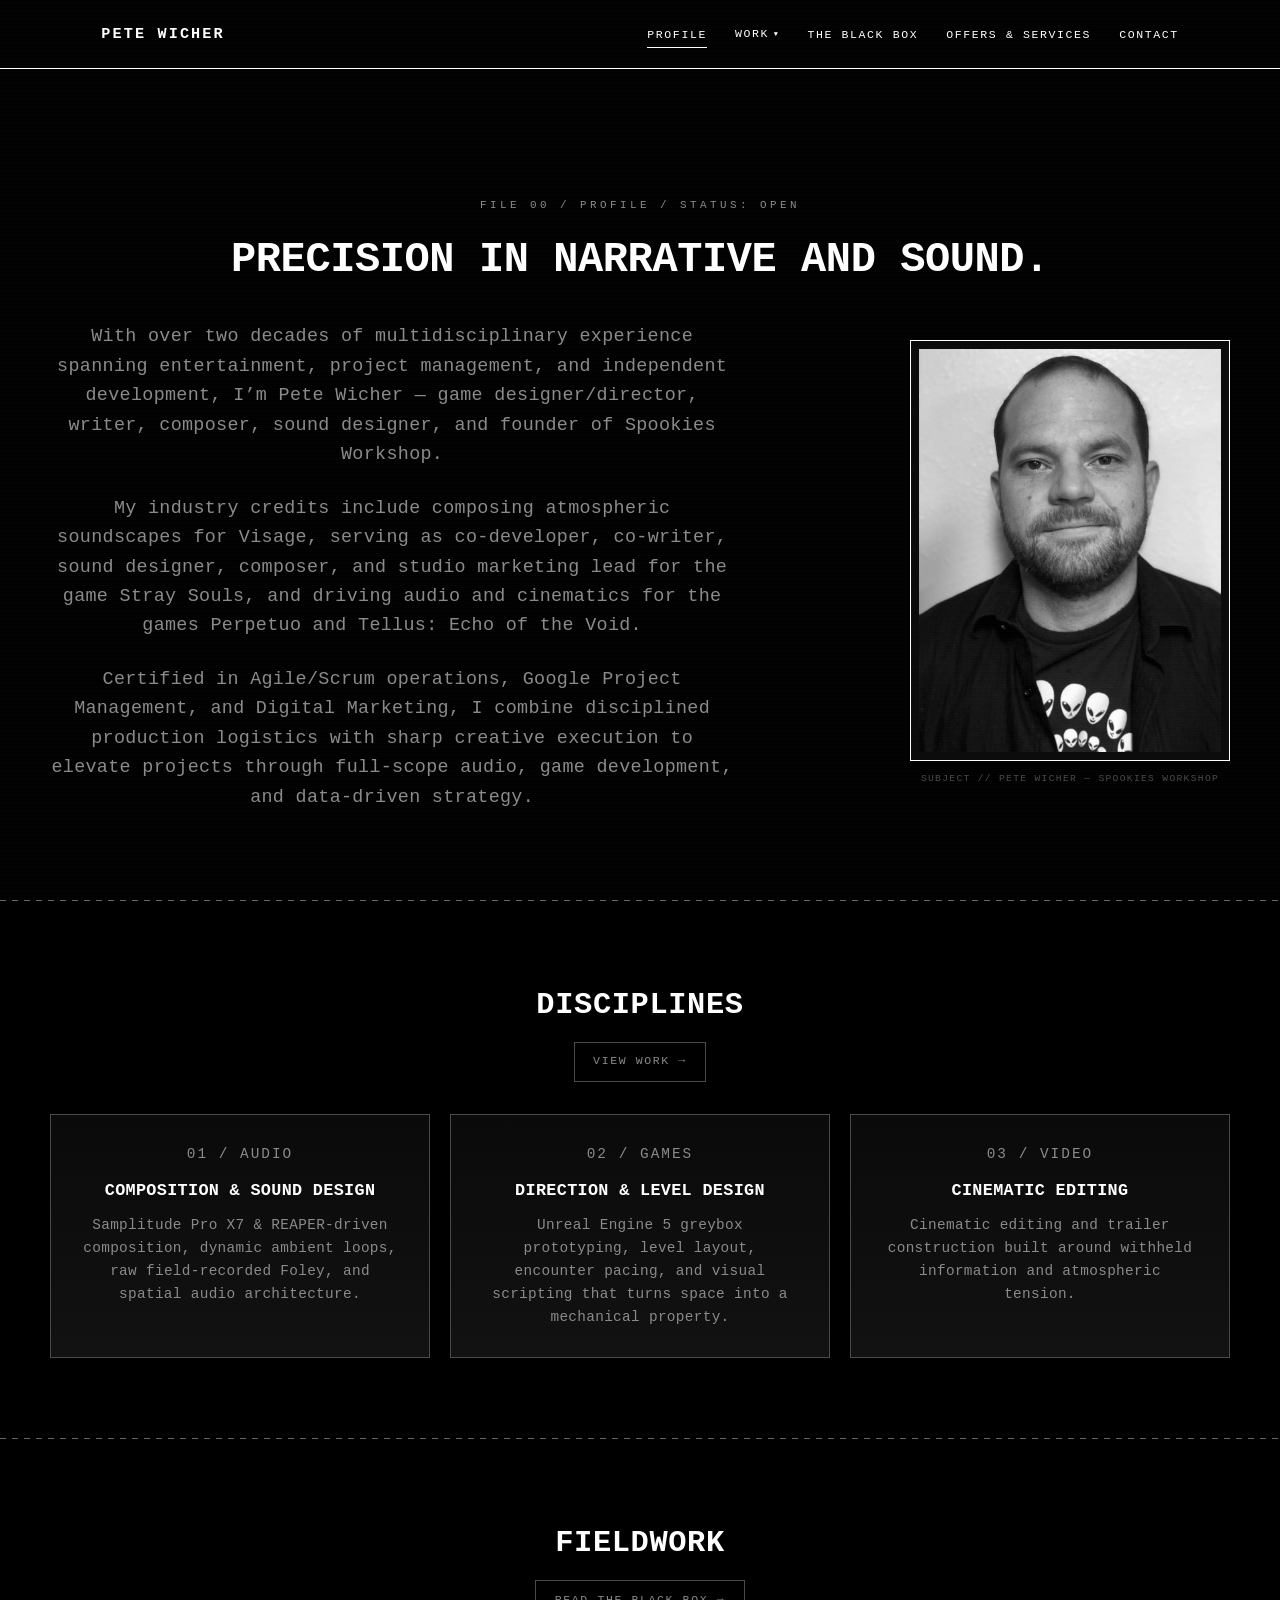
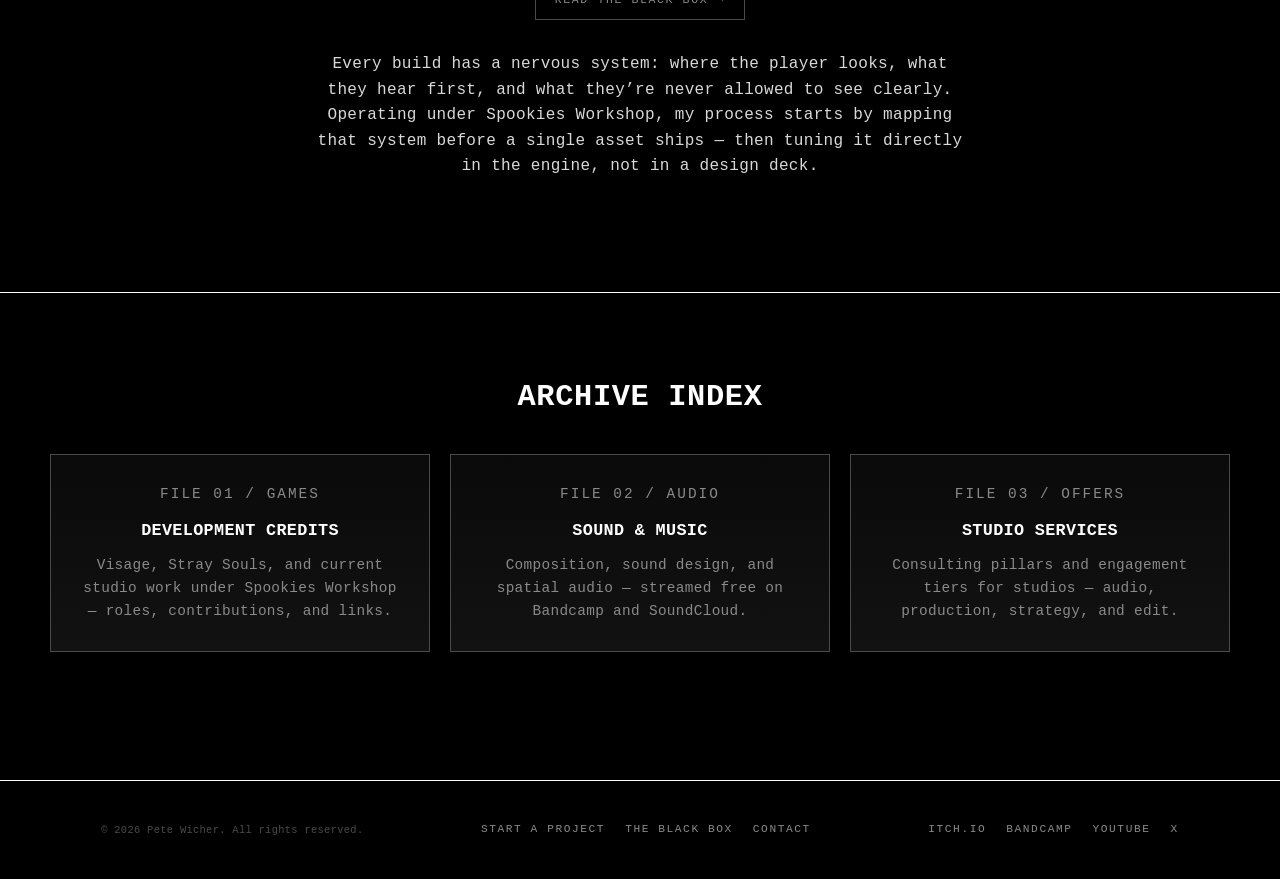
==== index.html @ 7f67c177 "Initial publish: Spookies Workshop portfolio site - Static site (index, work/, black-box/, offers/, " ====
<!DOCTYPE html>
<html lang="en">
<head>
<meta charset="UTF-8">
<meta name="viewport" content="width=device-width, initial-scale=1.0">
<title>Spookies Workshop — Pete Wicher · Game Director, Writer, Composer &amp; Sound Designer</title>
<meta name="description" content="Spookies Workshop — Pete Wicher. Independent game director, writer, composer, and sound designer. Precision in narrative and sound.">
<link rel="stylesheet" href="css/portfolio.css">
<meta http-equiv="Content-Security-Policy" content="default-src 'self'; script-src 'self'; style-src 'self' 'unsafe-inline'; img-src 'self' data: https:; media-src 'self' https:; frame-src https://www.youtube.com https://www.youtube-nocookie.com https://player.vimeo.com https://bandcamp.com https://w.soundcloud.com; connect-src 'self' http://localhost:3123 https://formsubmit.co; object-src 'none'; base-uri 'self'">
</head>
<body>

<header class="site-header">
  <div class="wrap">
    <a href="index.html" class="brand">PETE WICHER</a>

    <button class="nav-toggle" aria-expanded="false" aria-controls="primary-nav" aria-label="Toggle navigation">
      <span></span>
    </button>

    <nav class="primary-nav" id="primary-nav">
      <ul>
        <li><a href="index.html" aria-current="page">Profile</a></li>
        <li class="nav-item">
          <button class="dropdown-toggle" aria-expanded="false" aria-controls="work-dropdown">
            Work <span class="caret">&#9660;</span>
          </button>
          <ul class="dropdown" id="work-dropdown">
            <li><a href="work/audio.html">Audio</a></li>
            <li><a href="work/games.html">Games</a></li>
            <li><a href="work/video.html">Video</a></li>
            <li><a href="https://mister-spookies.itch.io/project-log" target="_blank" rel="noopener">Code</a></li>
          </ul>
        </li>
        <li><a href="black-box/index.html">The Black Box</a></li>
        <li><a href="offers/index.html">Offers &amp; Services</a></li>
        <li><a href="contact/index.html">Contact</a></li>
      </ul>
    </nav>
  </div>
</header>

<main>

  <section class="hero wrap">
    <p class="case-number">FILE 00 / PROFILE / STATUS: OPEN</p>
    <h1>Precision in narrative and sound.</h1>

    <div class="hero-grid">
      <div class="hero-copy">
        <p class="hero-lede">
          With over two decades of multidisciplinary experience spanning
          entertainment, project management, and independent development,
          I&rsquo;m Pete Wicher &mdash; game designer/director, writer, composer,
          sound designer, and founder of Spookies Workshop.
        </p>
        <p class="hero-lede">
          My industry credits include composing atmospheric soundscapes for
          Visage, serving as co-developer, co-writer, sound designer, composer,
          and studio marketing lead for the game Stray Souls, and driving audio
          and cinematics for the games Perpetuo and Tellus: Echo of the Void.
        </p>
        <p class="hero-lede">
          Certified in Agile/Scrum operations, Google Project Management, and
          Digital Marketing, I combine disciplined production logistics with
          sharp creative execution to elevate projects through full-scope audio,
          game development, and data-driven strategy.
        </p>
      </div>

      <figure class="profile-figure">
        <div class="profile-frame">
          <img src="assets/image/Profile_Pic.jpg" alt="Pete Wicher, founder of Spookies Workshop">
        </div>
        <figcaption>SUBJECT // PETE WICHER &mdash; SPOOKIES WORKSHOP</figcaption>
      </figure>
    </div>
  </section>

  <hr class="tape-rule">

  <section class="section wrap">
    <div class="section-head">
      <h2>Disciplines</h2>
      <a href="work/games.html" class="btn btn-ghost">View Work &rarr;</a>
    </div>

    <div class="grid grid-3">
      <a class="card" href="work/audio.html">
        <p class="card-index">01 / AUDIO</p>
        <h3>Composition &amp; Sound Design</h3>
        <p>Samplitude Pro X7 &amp; REAPER-driven composition, dynamic ambient
        loops, raw field-recorded Foley, and spatial audio architecture.</p>
      </a>
      <a class="card" href="work/games.html">
        <p class="card-index">02 / GAMES</p>
        <h3>Direction &amp; Level Design</h3>
        <p>Unreal Engine 5 greybox prototyping, level layout, encounter
        pacing, and visual scripting that turns space into a mechanical
        property.</p>
      </a>
      <a class="card" href="work/video.html">
        <p class="card-index">03 / VIDEO</p>
        <h3>Cinematic Editing</h3>
        <p>Cinematic editing and trailer construction built around withheld
        information and atmospheric tension.</p>
      </a>
    </div>
  </section>

  <hr class="tape-rule">

  <section class="section wrap">
    <div class="section-head">
      <h2>Fieldwork</h2>
      <a href="black-box/index.html" class="btn btn-ghost">Read the Black Box &rarr;</a>
    </div>

    <p class="section-lede">
      Every build has a nervous system: where the player looks, what they
      hear first, and what they&rsquo;re never allowed to see clearly.
      Operating under Spookies Workshop, my process starts by mapping that
      system before a single asset ships &mdash; then tuning it directly in
      the engine, not in a design deck.
    </p>
  </section>

  <hr class="solid-rule">

  <section class="section wrap">
    <div class="section-head">
      <h2>Archive Index</h2>
    </div>

    <div class="grid grid-3">
      <a class="card" href="work/games.html">
        <p class="card-index">FILE 01 / GAMES</p>
        <h3>Development Credits</h3>
        <p>Visage, Stray Souls, and current studio work under Spookies
        Workshop &mdash; roles, contributions, and links.</p>
      </a>
      <a class="card" href="work/audio.html">
        <p class="card-index">FILE 02 / AUDIO</p>
        <h3>Sound &amp; Music</h3>
        <p>Composition, sound design, and spatial audio &mdash; streamed
        free on Bandcamp and SoundCloud.</p>
      </a>
      <a class="card" href="offers/index.html">
        <p class="card-index">FILE 03 / OFFERS</p>
        <h3>Studio Services</h3>
        <p>Consulting pillars and engagement tiers for studios &mdash;
        audio, production, strategy, and edit.</p>
      </a>
    </div>
  </section>

</main>

<footer class="site-footer">
  <div class="wrap">
    <p class="footer-note">&copy; <span id="year"></span> Pete Wicher. All rights reserved.</p>
    <nav class="footer-links">
      <a href="offers/index.html">Start a Project</a>
      <a href="black-box/index.html">The Black Box</a>
      <a href="contact/index.html">Contact</a>
    </nav>
    <nav class="footer-socials">
      <a href="https://mister-spookies.itch.io/" target="_blank" rel="noopener">itch.io</a>
      <a href="https://petewicher.bandcamp.com/" target="_blank" rel="noopener">Bandcamp</a>
      <a href="https://www.youtube.com/@MisterSpookies" target="_blank" rel="noopener">YouTube</a>
      <a href="https://x.com/MisterSpookies" target="_blank" rel="noopener">X</a>
    </nav>
  </div>
</footer>

<script src="js/portfolio.js"></script>
</body>
</html>
---- css/portfolio.css ----
/* ==========================================================================
   PORTFOLIO.CSS — Global Stylesheet
   The Horror Guy — Consulting Portfolio
   Monochrome / Editorial / Case-File System
   ========================================================================== */

/* --------------------------------------------------------------------------
   0. TOKENS
   -------------------------------------------------------------------------- */
:root {
  --black: #000000;
  --card-top: #0a0a0a;
  --card-bottom: #121212;
  --white: #ffffff;
  --grey: #8a8a8a;
  --grey-dim: #4a4a4a;
  --border: #ffffff;

  --font-mono: 'Courier New', Courier, monospace;

  --track-wide: 0.32em;
  --track-mid: 0.14em;
  --track-tight: 0.02em;

  --gutter: clamp(1.25rem, 4vw, 4rem);
  --max-width: 1180px;

  --ease: cubic-bezier(0.16, 1, 0.3, 1);
}

/* --------------------------------------------------------------------------
   1. RESET
   -------------------------------------------------------------------------- */
*,
*::before,
*::after {
  box-sizing: border-box;
  margin: 0;
  padding: 0;
}

html {
  -webkit-text-size-adjust: 100%;
  scroll-behavior: smooth;
}

@media (prefers-reduced-motion: reduce) {
  html {
    scroll-behavior: auto;
  }
  *,
  *::before,
  *::after {
    animation-duration: 0.01ms !important;
    animation-iteration-count: 1 !important;
    transition-duration: 0.01ms !important;
    scroll-behavior: auto !important;
  }
}

body {
  background: var(--black);
  color: var(--white);
  font-family: var(--font-mono);
  font-size: 16px;
  line-height: 1.6;
  letter-spacing: var(--track-tight);
  min-height: 100vh;
  overflow-x: hidden;
}

img,
video {
  max-width: 100%;
  display: block;
}

a {
  color: inherit;
  text-decoration: none;
}

ul {
  list-style: none;
}

button {
  font-family: inherit;
  background: none;
  border: none;
  color: inherit;
  cursor: pointer;
}

input,
textarea,
select {
  font-family: inherit;
}

/* Visible keyboard focus — non-negotiable */
a:focus-visible,
button:focus-visible,
input:focus-visible,
textarea:focus-visible,
select:focus-visible,
.dropdown-toggle:focus-visible {
  outline: 1px dashed var(--white);
  outline-offset: 4px;
}

/* --------------------------------------------------------------------------
   2. TEXTURE — hairline scan noise (static, no bloat)
   -------------------------------------------------------------------------- */
body::before {
  content: '';
  position: fixed;
  inset: 0;
  pointer-events: none;
  z-index: 999;
  opacity: 0.035;
  background-image: repeating-linear-gradient(
    0deg,
    #fff 0px,
    transparent 1px,
    transparent 2px
  );
}

/* --------------------------------------------------------------------------
   3. LAYOUT PRIMITIVES
   -------------------------------------------------------------------------- */
.wrap {
  max-width: var(--max-width);
  margin: 0 auto;
  padding-left: var(--gutter);
  padding-right: var(--gutter);
}

.tape-rule {
  border: none;
  height: 1px;
  width: 100%;
  background-image: repeating-linear-gradient(
    90deg,
    #ffffff 0,
    #ffffff 6px,
    transparent 6px,
    transparent 12px
  );
  opacity: 0.4;
}

.solid-rule {
  border: none;
  border-top: 1px solid var(--white);
  width: 100%;
}

.eyebrow {
  font-size: 0.68rem;
  letter-spacing: var(--track-wide);
  text-transform: uppercase;
  color: var(--grey);
}

.tag {
  display: inline-block;
  font-size: 0.65rem;
  letter-spacing: var(--track-mid);
  text-transform: uppercase;
  border: 1px solid var(--grey-dim);
  color: var(--grey);
  padding: 0.25em 0.6em;
}

/* --------------------------------------------------------------------------
   4. HEADER / NAVIGATION
   -------------------------------------------------------------------------- */
.site-header {
  position: sticky;
  top: 0;
  z-index: 100;
  background: rgba(0, 0, 0, 0.92);
  backdrop-filter: blur(2px);
  border-bottom: 1px solid var(--white);
}

.site-header .wrap {
  display: flex;
  align-items: center;
  justify-content: space-between;
  height: 68px;
}

.brand {
  font-weight: 700;
  font-size: 0.95rem;
  letter-spacing: var(--track-mid);
  text-transform: uppercase;
  white-space: nowrap;
}

.brand small {
  display: block;
  font-weight: 400;
  font-size: 0.6rem;
  letter-spacing: var(--track-wide);
  color: var(--grey);
  margin-top: 2px;
}

.primary-nav {
  display: flex;
  align-items: center;
  gap: 1.75rem;
}

.primary-nav > ul {
  display: flex;
  gap: 1.75rem;
}

.primary-nav a,
.dropdown-toggle {
  font-size: 0.72rem;
  letter-spacing: var(--track-mid);
  text-transform: uppercase;
  position: relative;
  padding: 0.35rem 0;
}

.primary-nav a::after,
.dropdown-toggle::after {
  content: '';
  position: absolute;
  left: 0;
  bottom: -2px;
  width: 0;
  height: 1px;
  background: var(--white);
  transition: width 0.25s var(--ease);
}

.primary-nav a:hover::after,
.primary-nav a[aria-current='page']::after,
.dropdown-toggle:hover::after,
.nav-item.open .dropdown-toggle::after {
  width: 100%;
}

.nav-item {
  position: relative;
}

.dropdown-toggle {
  display: inline-flex;
  align-items: center;
  gap: 0.4em;
}

.dropdown-toggle .caret {
  font-size: 0.6em;
  transition: transform 0.25s var(--ease);
}

.nav-item.open .dropdown-toggle .caret {
  transform: rotate(180deg);
}

.dropdown {
  position: absolute;
  top: calc(100% + 14px);
  left: 50%;
  transform: translateX(-50%) translateY(-6px);
  background: linear-gradient(180deg, var(--card-top), var(--card-bottom));
  border: 1px solid var(--white);
  min-width: 190px;
  padding: 0.4rem 0;
  opacity: 0;
  visibility: hidden;
  transition: opacity 0.2s var(--ease), transform 0.2s var(--ease), visibility 0.2s;
}

.nav-item.open .dropdown,
.nav-item:hover .dropdown {
  opacity: 1;
  visibility: visible;
  transform: translateX(-50%) translateY(0);
}

.dropdown li a {
  display: block;
  padding: 0.55rem 1rem;
  font-size: 0.7rem;
  letter-spacing: var(--track-mid);
  text-transform: uppercase;
  white-space: nowrap;
}

.dropdown li a:hover {
  background: var(--white);
  color: var(--black);
}

.dropdown li a::after {
  display: none;
}

.nav-toggle {
  display: none;
  width: 32px;
  height: 22px;
  position: relative;
}

.nav-toggle span,
.nav-toggle span::before,
.nav-toggle span::after {
  content: '';
  position: absolute;
  left: 0;
  width: 100%;
  height: 1px;
  background: var(--white);
  transition: transform 0.25s var(--ease), opacity 0.2s var(--ease), top 0.25s var(--ease);
}

.nav-toggle span {
  top: 10px;
}

.nav-toggle span::before {
  top: -8px;
}

.nav-toggle span::after {
  top: 8px;
}

.nav-toggle[aria-expanded='true'] span {
  background: transparent;
}

.nav-toggle[aria-expanded='true'] span::before {
  top: 0;
  transform: rotate(45deg);
}

.nav-toggle[aria-expanded='true'] span::after {
  top: 0;
  transform: rotate(-45deg);
}

/* --------------------------------------------------------------------------
   5. HERO / MANIFESTO
   -------------------------------------------------------------------------- */
.hero {
  padding: clamp(3.5rem, 10vw, 8rem) 0 clamp(2.5rem, 6vw, 4rem);
  text-align: center;
}

.hero .wrap,
.wrap.hero-inner {
  display: flex;
  flex-direction: column;
  align-items: center;
}

.case-number {
  font-size: 0.68rem;
  letter-spacing: var(--track-wide);
  color: var(--grey);
  margin-bottom: 1.5rem;
}

.hero h1 {
  font-size: clamp(1.575rem, 3.9vw, 2.625rem);
  line-height: 1.05;
  letter-spacing: -0.01em;
  font-weight: 700;
  text-transform: uppercase;
  margin-left: auto;
  margin-right: auto;
}

.hero h1 .cursor {
  display: inline-block;
  width: 0.5ch;
  background: var(--white);
  animation: blink 1.1s steps(1) infinite;
}

@keyframes blink {
  0%, 49% { opacity: 1; }
  50%, 100% { opacity: 0; }
}

@media (prefers-reduced-motion: reduce) {
  .hero h1 .cursor {
    animation: none;
    opacity: 1;
  }
}

.hero-lede {
  margin-top: 2rem;
  margin-left: auto;
  margin-right: auto;
  max-width: 62ch;
  font-size: clamp(1rem, 1.6vw, 1.15rem);
  color: var(--grey);
  margin-bottom: 1.5rem;
}

.hero-grid {
  display: grid;
  grid-template-columns: minmax(0, 1fr) clamp(240px, 26vw, 320px);
  gap: clamp(1.5rem, 4vw, 3rem);
  align-items: center;
  margin-top: 0.5rem;
}

.hero-copy .hero-lede {
  margin-left: 0;
  margin-right: 0;
}

.profile-frame {
  border: 1px solid var(--white);
  padding: 0.5rem;
  background: var(--card-top);
}

.profile-frame img {
  display: block;
  width: 100%;
  height: auto;
  filter: grayscale(1) contrast(1.05);
}

.profile-figure figcaption {
  margin-top: 0.6rem;
  font-size: 0.6rem;
  letter-spacing: var(--track-mid);
  text-transform: uppercase;
  color: var(--grey-dim);
  text-align: center;
}

@media (max-width: 820px) {
  .hero-grid {
    grid-template-columns: 1fr;
  }
  .profile-figure {
    order: -1;
    max-width: 320px;
    margin-left: auto;
    margin-right: auto;
  }
}

.hero-lede + .hero-lede {
  margin-top: 1.1rem;
}

.hero-meta {
  display: flex;
  flex-wrap: wrap;
  justify-content: center;
  gap: 0.6rem;
  margin-top: 2.25rem;
}

/* --------------------------------------------------------------------------
   6. SECTIONS / CARDS
   -------------------------------------------------------------------------- */
.section {
  padding: clamp(2.5rem, 7vw, 5rem) 0;
  text-align: center;
}

.section-head {
  display: flex;
  flex-direction: column;
  align-items: center;
  gap: 0.75rem;
  margin-bottom: 2rem;
}

.section-head h2 {
  font-size: clamp(1.3rem, 3vw, 1.9rem);
  letter-spacing: var(--track-tight);
  text-transform: uppercase;
  font-weight: 700;
}

/* Intro copy that follows a section-head — capped and centered, wrap stays full-width */
.section-lede {
  max-width: 68ch;
  margin: 0 auto 2rem;
  color: #d9d9d9;
}

/* Utility: reintroduce left edge alignment for the rare case content must
   read left-to-right (e.g. long-form log entries, form labels) */
.text-left {
  text-align: left;
}

/*
 * Flexbox, not CSS grid, is deliberate here: grid auto-placement always
 * flushes a trailing/incomplete row to the inline-start edge, which is
 * exactly the left-flush bug this replaces. Flex items with a fixed
 * basis + justify-content: center let an orphaned last card center
 * itself against the row above it instead.
 */
.grid {
  display: flex;
  flex-wrap: wrap;
  justify-content: center;
  gap: 1.25rem;
}

/* Basis math: (100% - total gap width) / column count.
   flex-grow: 0 keeps every card the same width whether its row is full
   or not; max-width backstops it so cards never stretch to fill space. */
.grid-3 > * {
  flex: 0 1 calc((100% - (2 * 1.25rem)) / 3);
  max-width: calc((100% - (2 * 1.25rem)) / 3);
}

.grid-2 > * {
  flex: 0 1 calc((100% - 1.25rem) / 2);
  max-width: calc((100% - 1.25rem) / 2);
}

@media (max-width: 900px) {
  .grid-3 > * {
    flex: 0 1 calc((100% - 1.25rem) / 2);
    max-width: calc((100% - 1.25rem) / 2);
  }
}

@media (max-width: 640px) {
  .grid-3 > *,
  .grid-2 > * {
    flex: 0 1 100%;
    max-width: 100%;
  }
}

.card {
  background: linear-gradient(180deg, var(--card-top), var(--card-bottom));
  border: 1px solid var(--grey-dim);
  padding: 1.75rem;
  text-align: center;
  transition: border-color 0.25s var(--ease), transform 0.25s var(--ease);
}

.card .tag {
  margin-left: auto;
  margin-right: auto;
}

.btn-row {
  display: flex;
  flex-wrap: wrap;
  justify-content: center;
  gap: 0.85rem;
}

.card:hover {
  border-color: var(--white);
  transform: translateY(-3px);
}

.card .tag {
  margin-bottom: 1rem;
}

.card .btn {
  margin-top: 1.25rem;
}

.card h3 {
  font-size: 1.05rem;
  text-transform: uppercase;
  letter-spacing: var(--track-tight);
  margin-bottom: 0.6rem;
}

.card p {
  color: var(--grey);
  font-size: 0.9rem;
}

.card-index {
  font-size: 0.65rem;
  color: var(--grey-dim);
  letter-spacing: var(--track-mid);
  margin-bottom: 0.75rem;
}

/* --------------------------------------------------------------------------
   7. BUTTONS
   -------------------------------------------------------------------------- */
.btn {
  display: inline-flex;
  align-items: center;
  gap: 0.5em;
  border: 1px solid var(--white);
  color: var(--white);
  background: transparent;
  padding: 0.85em 1.6em;
  font-size: 0.72rem;
  letter-spacing: var(--track-mid);
  text-transform: uppercase;
  cursor: pointer;
  transition: background 0.2s var(--ease), color 0.2s var(--ease);
}

.page-cta {
  margin: 2.5rem 0;
}

.btn:hover {
  background: var(--white);
  color: var(--black);
}

.btn-block {
  width: 100%;
  justify-content: center;
}

.btn-ghost {
  border-color: var(--grey-dim);
  color: var(--grey);
}

.btn-ghost:hover {
  background: var(--white);
  border-color: var(--white);
  color: var(--black);
}

/* --------------------------------------------------------------------------
   8. FOOTER
   -------------------------------------------------------------------------- */
.site-footer {
  border-top: 1px solid var(--white);
  padding: 2.5rem 0;
  margin-top: 3rem;
}

.site-footer .wrap {
  display: flex;
  justify-content: space-between;
  align-items: center;
  flex-wrap: wrap;
  gap: 1rem;
}

.footer-links {
  display: flex;
  gap: 1.25rem;
  flex-wrap: wrap;
}

.footer-links a {
  font-size: 0.7rem;
  letter-spacing: var(--track-mid);
  text-transform: uppercase;
  color: var(--grey);
  transition: color 0.2s var(--ease);
}

.footer-links a:hover {
  color: var(--white);
}

.footer-note {
  font-size: 0.65rem;
  color: var(--grey-dim);
}

.footer-socials {
  display: flex;
  gap: 1.25rem;
  flex-wrap: wrap;
}

.footer-socials a {
  font-size: 0.7rem;
  letter-spacing: var(--track-mid);
  text-transform: uppercase;
  color: var(--grey);
  transition: color 0.2s var(--ease);
}

.footer-socials a:hover {
  color: var(--white);
}

/* --------------------------------------------------------------------------
   9. RESPONSIVE NAV (MOBILE)
   -------------------------------------------------------------------------- */
@media (max-width: 860px) {
  .primary-nav {
    position: fixed;
    top: 68px;
    left: 0;
    right: 0;
    bottom: 0;
    background: var(--black);
    flex-direction: column;
    align-items: flex-start;
    padding: 2rem var(--gutter);
    transform: translateX(100%);
    transition: transform 0.3s var(--ease);
    overflow-y: auto;
  }

  .primary-nav.open {
    transform: translateX(0);
  }

  .primary-nav > ul {
    flex-direction: column;
    gap: 1.5rem;
    width: 100%;
  }

  .dropdown {
    position: static;
    transform: none;
    opacity: 1;
    visibility: visible;
    display: none;
    border: none;
    border-left: 1px solid var(--grey-dim);
    margin-top: 0.75rem;
    margin-left: 0.5rem;
    background: none;
    min-width: 0;
  }

  .nav-item.open .dropdown {
    display: block;
  }

  .nav-toggle {
    display: block;
  }
}

/* --------------------------------------------------------------------------
   10. AUDIO REEL LIST (work/audio.html)
   -------------------------------------------------------------------------- */
.reel-list {
  display: flex;
  flex-direction: column;
  gap: 1rem;
  max-width: 780px;
  margin: 0 auto;
}

.sound-group {
  margin-bottom: 2.5rem;
}

.sound-group:last-child {
  margin-bottom: 0;
}

.sound-group-title {
  font-size: clamp(1.3rem, 3vw, 1.9rem);
  letter-spacing: var(--track-tight);
  text-transform: uppercase;
  font-weight: 700;
  color: var(--white);
  text-align: center;
  margin: 0 auto 1.25rem;
  max-width: 780px;
}

.reel-item {
  background: linear-gradient(180deg, var(--card-top), var(--card-bottom));
  border: 1px solid var(--grey-dim);
  padding: 1.5rem;
  text-align: left;
  transition: border-color 0.25s var(--ease);
}

.reel-item:hover {
  border-color: var(--white);
}

.reel-item-head {
  display: flex;
  align-items: baseline;
  justify-content: space-between;
  gap: 1rem;
  margin-bottom: 0.9rem;
  flex-wrap: wrap;
}

.reel-item-head h3,
.reel-item-head h4 {
  font-size: 0.95rem;
  text-transform: uppercase;
  letter-spacing: var(--track-tight);
}

.reel-duration {
  font-size: 0.65rem;
  color: var(--grey);
  letter-spacing: var(--track-mid);
  white-space: nowrap;
}

.reel-item audio {
  width: 100%;
  filter: grayscale(1) invert(1) contrast(1.1);
}

.reel-item p {
  margin-top: 0.75rem;
  font-size: 0.85rem;
  color: var(--grey);
}

.embed-grid {
  display: grid;
  grid-template-columns: repeat(2, 1fr);
  gap: 1.25rem;
  max-width: 900px;
  margin: 0 auto;
}

@media (max-width: 640px) {
  .embed-grid {
    grid-template-columns: 1fr;
  }
}

.embed-slot {
  border: 1px solid var(--grey-dim);
  background: linear-gradient(180deg, var(--card-top), var(--card-bottom));
  padding: 1rem;
  text-align: left;
}

.embed-slot .eyebrow {
  display: block;
  margin-bottom: 0.75rem;
}

.embed-slot iframe {
  width: 100%;
  aspect-ratio: 16 / 9;
  border: none;
  display: block;
}

/* --------------------------------------------------------------------------
   11. BLUEPRINT / SYSTEMS GRID (work/games.html)
   -------------------------------------------------------------------------- */
.blueprint-grid {
  display: grid;
  grid-template-columns: repeat(2, 1fr);
  gap: 1.25rem;
}

@media (max-width: 720px) {
  .blueprint-grid {
    grid-template-columns: 1fr;
  }
}

.blueprint-card {
  background: linear-gradient(180deg, var(--card-top), var(--card-bottom));
  border: 1px solid var(--grey-dim);
  text-align: left;
  transition: border-color 0.25s var(--ease);
}

.blueprint-card:hover {
  border-color: var(--white);
}

.blueprint-media {
  aspect-ratio: 16 / 9;
  border-bottom: 1px solid var(--grey-dim);
  background: repeating-linear-gradient(
    45deg,
    #0a0a0a,
    #0a0a0a 10px,
    #111 10px,
    #111 20px
  );
  display: flex;
  align-items: center;
  justify-content: center;
}

.blueprint-media span {
  font-size: 0.65rem;
  letter-spacing: var(--track-mid);
  text-transform: uppercase;
  color: var(--grey-dim);
}

.blueprint-media iframe {
  width: 100%;
  height: 100%;
  border: 0;
  display: block;
}

.blueprint-card-body {
  padding: 1.5rem;
}

.blueprint-card-body h3 {
  font-size: 1rem;
  text-transform: uppercase;
  letter-spacing: var(--track-tight);
  margin-bottom: 0.6rem;
}

.blueprint-card-body p {
  font-size: 0.88rem;
  color: var(--grey);
}

.spec-list {
  margin-top: 1rem;
  display: flex;
  flex-wrap: wrap;
  gap: 0.4rem;
}

/* --------------------------------------------------------------------------
   12. VIDEO SHOWCASE ROWS (work/video.html)
   -------------------------------------------------------------------------- */
.video-stack {
  display: flex;
  flex-direction: column;
  gap: 2.5rem;
}

.video-row {
  display: grid;
  grid-template-columns: 1fr 1fr;
  gap: 2rem;
  align-items: center;
  text-align: left;
}

.video-row:nth-child(even) {
  direction: rtl;
}

.video-row:nth-child(even) > * {
  direction: ltr;
}

@media (max-width: 800px) {
  .video-row,
  .video-row:nth-child(even) {
    grid-template-columns: 1fr;
    direction: ltr;
  }
}

.video-frame {
  position: relative;
  width: 100%;
  aspect-ratio: 16 / 9;
  border: 1px solid var(--white);
  background: #0a0a0a;
  overflow: hidden;
}

.video-frame iframe,
.video-frame video {
  position: absolute;
  inset: 0;
  width: 100%;
  height: 100%;
  border: none;
}

.video-row h3 {
  font-size: 1.1rem;
  text-transform: uppercase;
  letter-spacing: var(--track-tight);
  margin-bottom: 0.6rem;
}

.video-row p {
  color: var(--grey);
  font-size: 0.9rem;
  max-width: 48ch;
}

/* --------------------------------------------------------------------------
   13. BLACK BOX LOG STACK (black-box/index.html)
   -------------------------------------------------------------------------- */
.log-stack {
  max-width: 720px;
  margin: 0 auto;
  display: flex;
  flex-direction: column;
}

.log-entry {
  text-align: left;
  padding: 2rem 0;
  border-bottom: 1px solid var(--grey-dim);
}

.log-entry:first-child {
  padding-top: 0;
}

.log-entry:last-child {
  border-bottom: none;
}

.log-meta {
  display: flex;
  justify-content: space-between;
  gap: 1rem;
  flex-wrap: wrap;
  margin-bottom: 0.85rem;
  font-size: 0.65rem;
  letter-spacing: var(--track-mid);
  text-transform: uppercase;
  color: var(--grey);
}

.log-entry h3 {
  font-size: 1.05rem;
  text-transform: uppercase;
  letter-spacing: var(--track-tight);
  margin-bottom: 0.75rem;
}

.log-entry p {
  color: #d9d9d9;
  font-size: 0.92rem;
  max-width: 66ch;
}

.log-entry p + p {
  margin-top: 0.75rem;
}

/* Media inside a log entry: images, audio, embedded video.
   Uploaded by the admin console; rendered by js/blackbox.js. */
.log-media {
  margin-top: 1.25rem;
  max-width: 66ch;
}

.log-media-grid {
  display: grid;
  grid-template-columns: repeat(auto-fit, minmax(240px, 1fr));
  gap: 0.75rem;
}

.log-media figure {
  border: 1px solid var(--grey-dim);
  background: #0a0a0a;
}

.log-media figure:hover {
  border-color: var(--white);
}

.log-media figure img {
  width: 100%;
  display: block;
  border: none;
}

.log-media.embed-slot {
  margin-top: 1.25rem;
  max-width: 66ch;
}

.log-media.embed-slot iframe {
  aspect-ratio: 16 / 9;
}

.log-media audio {
  width: 100%;
  filter: grayscale(1) invert(1) contrast(1.1);
  display: block;
}

.log-media + .log-media {
  margin-top: 1.25rem;
}

/* --------------------------------------------------------------------------
   14. OFFERS / PRICING + DOCUMENT LIST (offers/index.html)
   -------------------------------------------------------------------------- */
.pricing-grid {
  display: grid;
  grid-template-columns: repeat(3, 1fr);
  gap: 1.25rem;
  align-items: stretch;
}

@media (max-width: 900px) {
  .pricing-grid {
    grid-template-columns: 1fr;
  }
}

.pricing-card {
  display: flex;
  flex-direction: column;
  background: linear-gradient(180deg, var(--card-top), var(--card-bottom));
  border: 1px solid var(--grey-dim);
  padding: 2rem 1.75rem;
  text-align: center;
  transition: border-color 0.25s var(--ease);
}

.pricing-card:hover {
  border-color: var(--white);
}

.pricing-card .card-index {
  color: var(--grey);
}

.pricing-card h3 {
  font-size: 1.15rem;
  text-transform: uppercase;
  letter-spacing: var(--track-tight);
  margin-bottom: 0.75rem;
}

.pricing-card ul {
  margin: 1.25rem 0;
  display: flex;
  flex-direction: column;
  gap: 0.5rem;
  font-size: 0.85rem;
  color: var(--grey);
}

.pricing-card ul li::before {
  content: '— ';
  color: var(--grey-dim);
}

.pricing-card .btn {
  margin-top: auto;
  align-self: center;
}

/* --------------------------------------------------------------------------
   MODAL WINDOWS (offers page) — floating dossier cards
   -------------------------------------------------------------------------- */
.modal {
  position: fixed;
  inset: 0;
  z-index: 1200;
  display: none;
  align-items: center;
  justify-content: center;
  padding: clamp(1rem, 3vw, 2rem);
}

.modal.is-open {
  display: flex;
}

.modal-backdrop {
  position: absolute;
  inset: 0;
  background: rgba(0, 0, 0, 0.85);
  backdrop-filter: blur(3px);
}

.modal-panel {
  position: relative;
  width: min(660px, 100%);
  max-height: 85vh;
  overflow-y: auto;
  background: var(--card-top);
  border: 1px solid var(--white);
  padding: clamp(1.25rem, 3vw, 2rem);
  text-align: left;
  box-shadow: 0 0 0 1px var(--black), 0 20px 60px rgba(0, 0, 0, 0.7);
  animation: modal-rise 0.28s var(--ease);
}

@keyframes modal-rise {
  from {
    opacity: 0;
    transform: translateY(14px);
  }
  to {
    opacity: 1;
    transform: translateY(0);
  }
}

.modal-header {
  display: flex;
  align-items: baseline;
  justify-content: space-between;
  gap: 1rem;
  border-bottom: 1px solid var(--grey-dim);
  padding-bottom: 1rem;
  margin-bottom: 1.25rem;
}

.modal-header h3 {
  font-size: 1.15rem;
  text-transform: uppercase;
  letter-spacing: var(--track-tight);
}

.modal-header .card-index {
  color: var(--grey);
}

.modal-close {
  background: none;
  border: 1px solid var(--grey-dim);
  color: var(--white);
  font-family: var(--font-mono);
  font-size: 1.1rem;
  line-height: 1;
  width: 2rem;
  height: 2rem;
  cursor: pointer;
  transition: border-color 0.2s var(--ease), color 0.2s var(--ease);
}

.modal-close:hover {
  border-color: var(--white);
}

.modal-section {
  border-top: 1px solid var(--grey-dim);
  margin-top: 1.25rem;
  padding-top: 1.25rem;
}

.modal-section h4 {
  font-size: 0.7rem;
  text-transform: uppercase;
  letter-spacing: var(--track-mid);
  color: var(--grey);
  margin-bottom: 0.6rem;
}

.modal-section p {
  font-size: 0.9rem;
  color: var(--grey);
  line-height: 1.55;
}

.modal-section ul {
  display: flex;
  flex-direction: column;
  gap: 0.45rem;
  font-size: 0.9rem;
  color: var(--grey);
}

.modal-section ul li::before {
  content: '— ';
  color: var(--grey-dim);
}

.modal-note {
  color: var(--grey-dim);
  font-size: 0.85rem;
}

.modal-footer {
  margin-top: 1.5rem;
  padding-top: 1.25rem;
  border-top: 1px solid var(--grey-dim);
  text-align: right;
}

body.modal-open {
  overflow: hidden;
}

.form-modal .modal-panel {
  width: min(720px, 100%);
}

.form-modal .form-shell {
  max-width: none;
}

.form-status.ok {
  color: var(--white);
}

.form-status.error {
  color: var(--white);
  border: 1px dashed var(--white);
  padding: 0.6rem 0.8rem;
}

.doc-list {
  max-width: 640px;
  margin: 0 auto;
  display: flex;
  flex-direction: column;
  gap: 0.75rem;
}

.doc-list li {
  border: 1px solid var(--grey-dim);
  background: linear-gradient(180deg, var(--card-top), var(--card-bottom));
}

.doc-list a {
  display: flex;
  align-items: center;
  justify-content: space-between;
  gap: 1rem;
  padding: 1rem 1.25rem;
  font-size: 0.78rem;
  letter-spacing: var(--track-mid);
  text-transform: uppercase;
  transition: background 0.2s var(--ease), color 0.2s var(--ease);
}

.doc-list button.doc-list-btn {
  display: flex;
  width: 100%;
  align-items: center;
  justify-content: space-between;
  gap: 1rem;
  padding: 1rem 1.25rem;
  background: none;
  border: none;
  font-family: var(--font-mono);
  font-size: 0.78rem;
  letter-spacing: var(--track-mid);
  text-transform: uppercase;
  color: var(--white);
  text-align: left;
  cursor: pointer;
  transition: background 0.2s var(--ease), color 0.2s var(--ease);
}

.doc-list button.doc-list-btn:hover {
  background: var(--white);
  color: var(--black);
}

.doc-list a:hover {
  background: var(--white);
  color: var(--black);
}

.doc-list .doc-download-mark {
  font-size: 0.7rem;
  color: var(--grey);
}

.doc-list a:hover .doc-download-mark {
  color: var(--black);
}

.doc-list button.doc-list-btn:hover .doc-download-mark {
  color: var(--black);
}

/* --------------------------------------------------------------------------
   15. CONTACT FORM (contact/index.html)
   -------------------------------------------------------------------------- */
.form-shell {
  max-width: 560px;
  margin: 0 auto;
  text-align: left;
}

.field {
  margin-bottom: 1.5rem;
}

.field label {
  display: block;
  font-size: 0.68rem;
  letter-spacing: var(--track-mid);
  text-transform: uppercase;
  color: var(--grey);
  margin-bottom: 0.6rem;
}

.field input,
.field select,
.field textarea {
  width: 100%;
  background: linear-gradient(180deg, var(--card-top), var(--card-bottom));
  border: 1px solid var(--grey-dim);
  color: var(--white);
  padding: 0.85rem 1rem;
  font-size: 0.9rem;
  letter-spacing: var(--track-tight);
  transition: border-color 0.2s var(--ease);
}

.field textarea {
  resize: vertical;
  min-height: 140px;
}

.field input::placeholder,
.field textarea::placeholder {
  color: var(--grey-dim);
}

.field input:focus,
.field select:focus,
.field textarea:focus {
  outline: none;
  border-color: var(--white);
}

.field select {
  appearance: none;
  -webkit-appearance: none;
  background-image: linear-gradient(180deg, var(--card-top), var(--card-bottom));
  color-scheme: dark;
}

.field select option {
  background: var(--card-bottom);
  color: var(--white);
}

.field-row {
  display: grid;
  grid-template-columns: 1fr 1fr;
  gap: 1.25rem;
}

.field-check {
  display: flex;
  align-items: flex-start;
  gap: 0.6rem;
  font-size: 0.78rem;
  color: var(--grey);
  line-height: 1.45;
  cursor: pointer;
}

.field-check input {
  width: auto;
  flex: none;
  margin-top: 0.15rem;
  accent-color: var(--white);
}

@media (max-width: 560px) {
  .field-row {
    grid-template-columns: 1fr;
  }
}

.form-note {
  text-align: center;
  font-size: 0.78rem;
  color: var(--grey);
  margin-top: 1.5rem;
}

/* --------------------------------------------------------------------------
   16. PORTFOLIO CONTENT SLOTS (index / work pages)
   -------------------------------------------------------------------------- */
.hero-role {
  margin-top: 0.75rem;
  font-size: 0.78rem;
  letter-spacing: var(--track-wide);
  text-transform: uppercase;
  color: var(--grey);
}

.tag-row {
  display: flex;
  flex-wrap: wrap;
  justify-content: center;
  gap: 0.4rem;
  margin: 0.9rem 0 1.1rem;
}

.tag-row .tag {
  margin: 0;
}

.card .btn,
.blueprint-card .btn {
  margin-top: 0.9rem;
}

.empty-state {
  text-align: center;
  color: var(--grey-dim);
  font-size: 0.72rem;
  letter-spacing: var(--track-mid);
  text-transform: uppercase;
  padding: 2.5rem 1rem;
  border: 1px dashed var(--grey-dim);
  background: none;
  list-style: none;
  max-width: 720px;
  margin: 0 auto;
}

.ph {
  color: var(--grey-dim);
}

.embed-slot .ph {
  padding: 2.25rem 0;
  text-align: center;
  font-size: 0.72rem;
  letter-spacing: var(--track-mid);
  text-transform: uppercase;
}
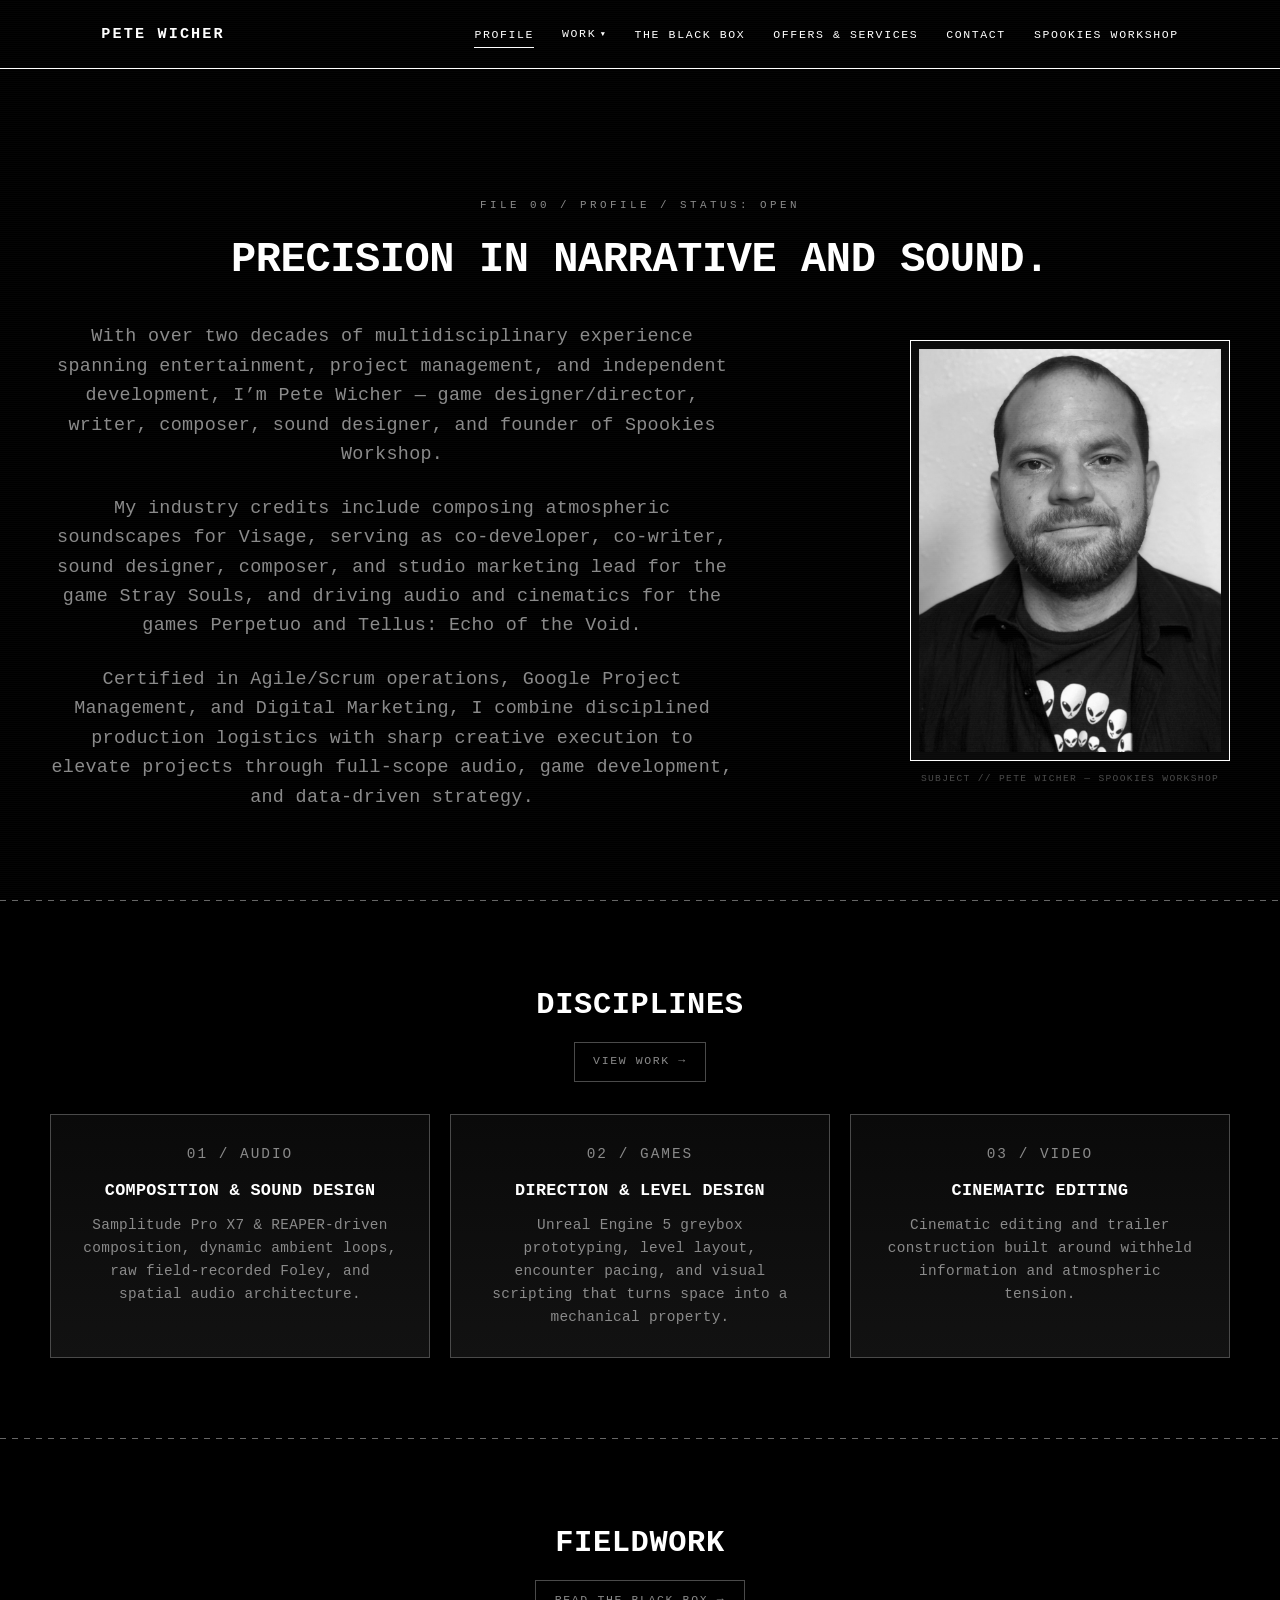
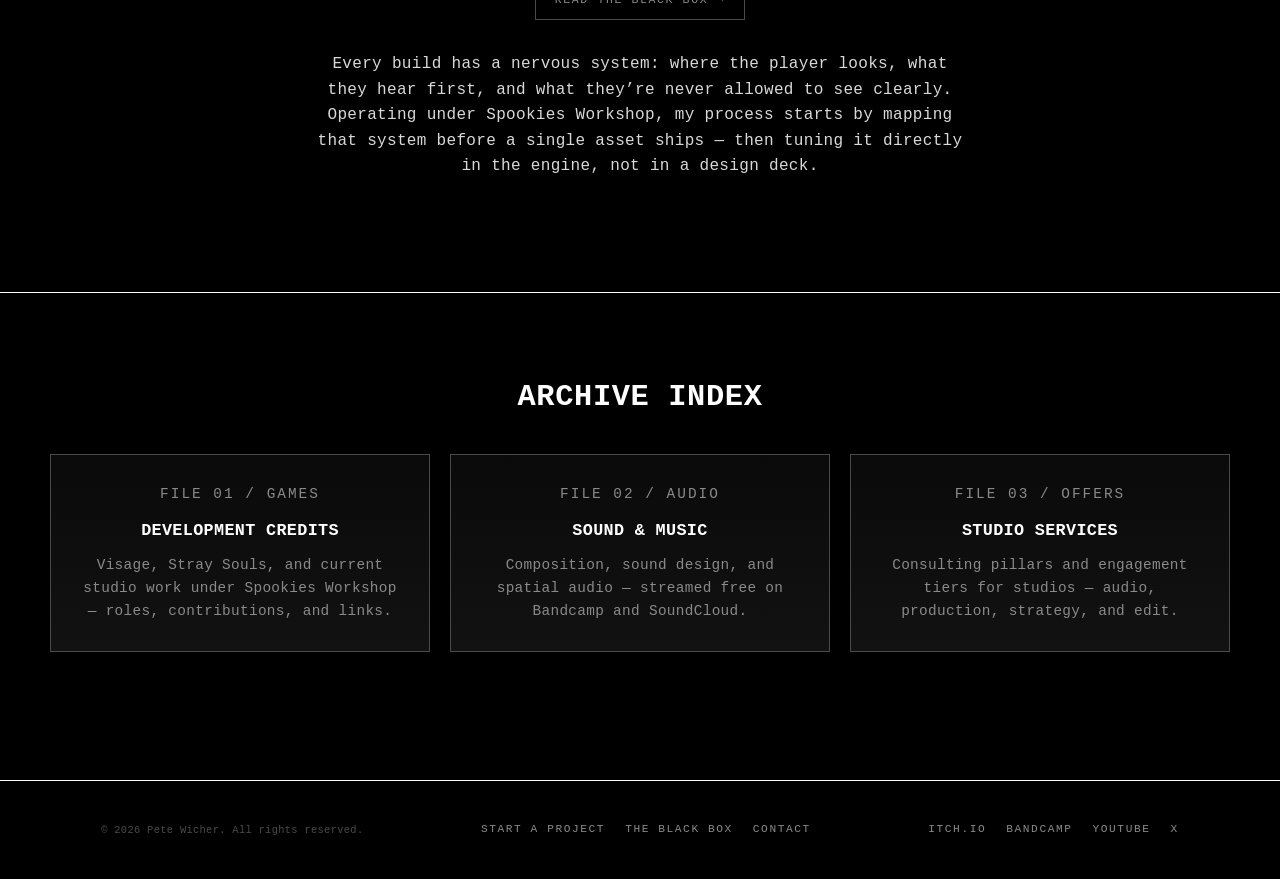
==== commit fa1583c6: "Add Spookies Workshop under-construction page and nav tab" ====
--- a/index.html
+++ b/index.html
@@ -35,6 +35,7 @@
         <li><a href="black-box/index.html">The Black Box</a></li>
         <li><a href="offers/index.html">Offers &amp; Services</a></li>
         <li><a href="contact/index.html">Contact</a></li>
+        <li><a href="spookies-workshop/index.html">Spookies Workshop</a></li>
       </ul>
     </nav>
   </div>
--- a/css/portfolio.css
+++ b/css/portfolio.css
@@ -172,6 +172,31 @@
   border: 1px solid var(--grey-dim);
   color: var(--grey);
   padding: 0.25em 0.6em;
+}
+
+.checklist {
+  list-style: none;
+  margin: 1.5rem 0 0;
+  padding: 0;
+  max-width: 560px;
+}
+
+.checklist li {
+  display: flex;
+  align-items: baseline;
+  gap: 0.75rem;
+  padding: 0.55rem 0;
+  border-bottom: 1px solid var(--grey-dim);
+  font-size: 0.82rem;
+  letter-spacing: var(--track-mid);
+  text-transform: uppercase;
+  color: var(--grey);
+}
+
+.tick {
+  flex: 0 0 auto;
+  color: var(--white);
+  font-size: 0.7rem;
 }
 
 /* --------------------------------------------------------------------------
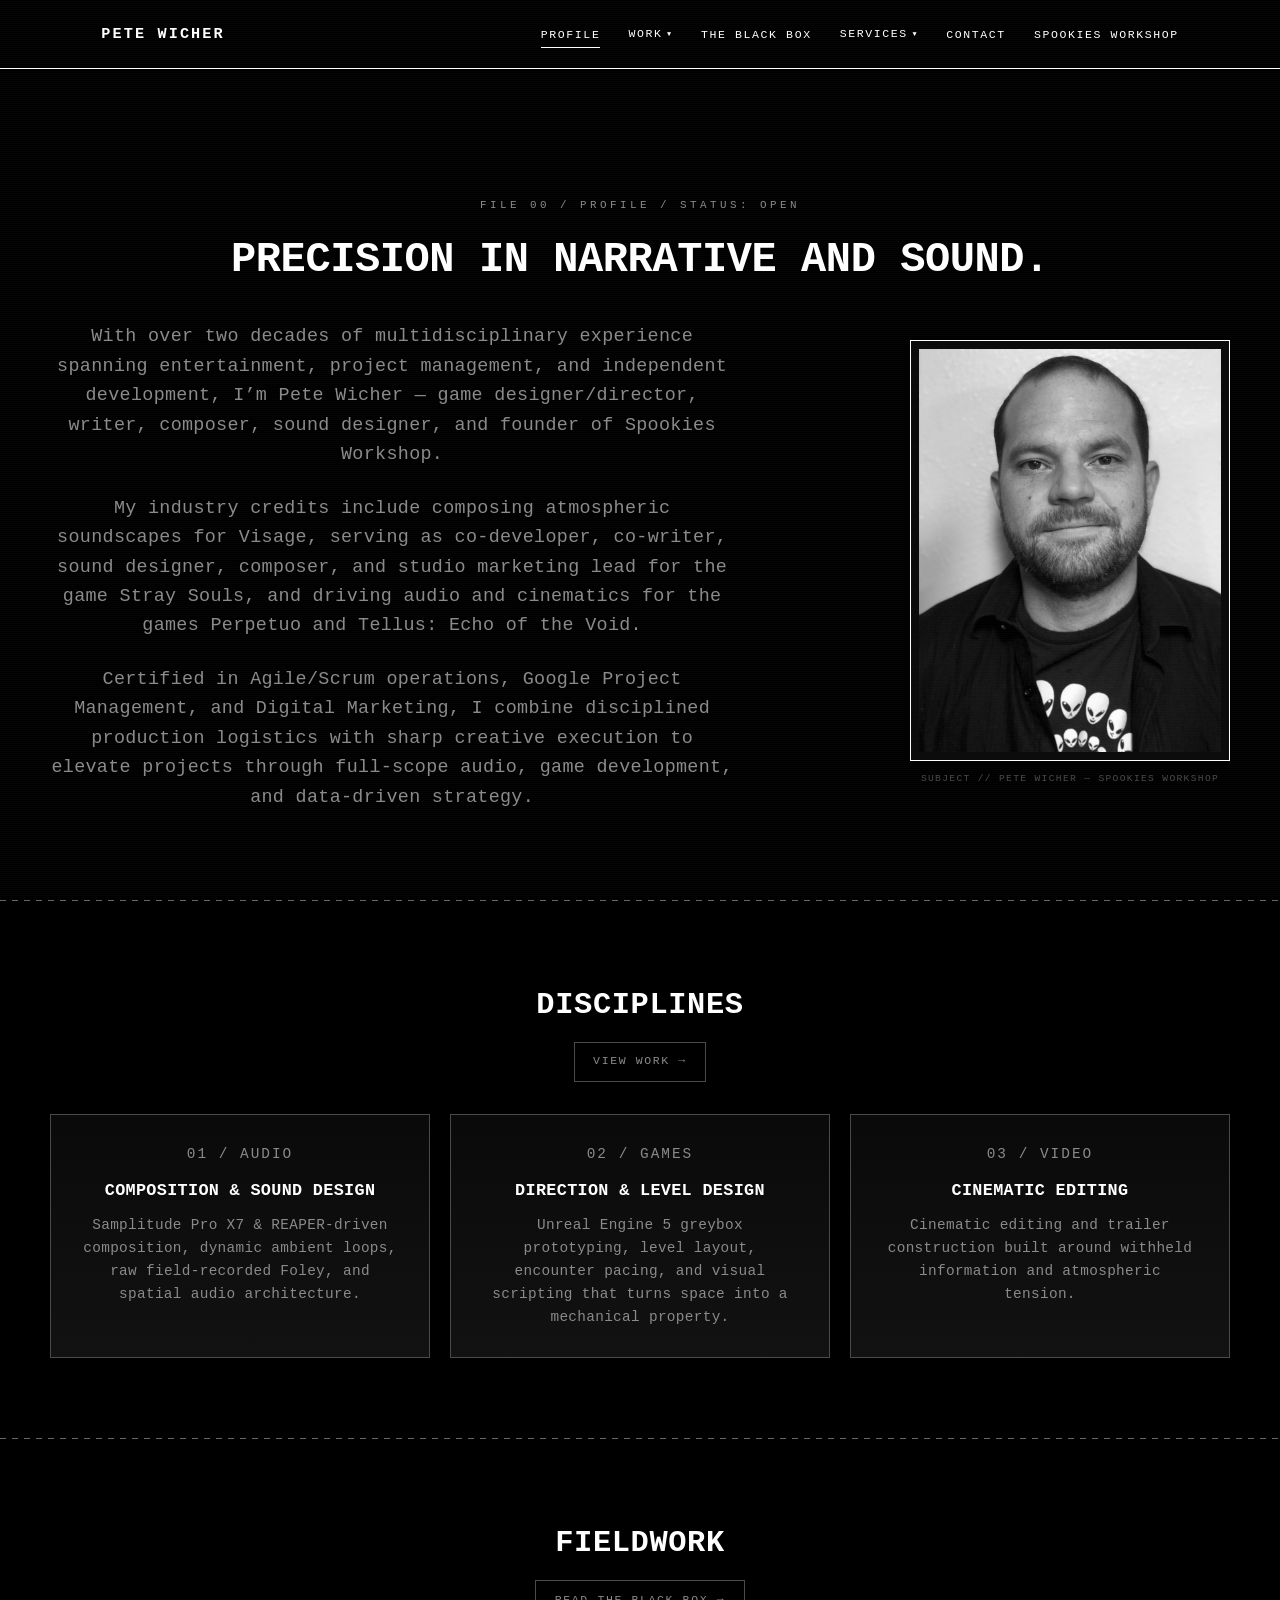
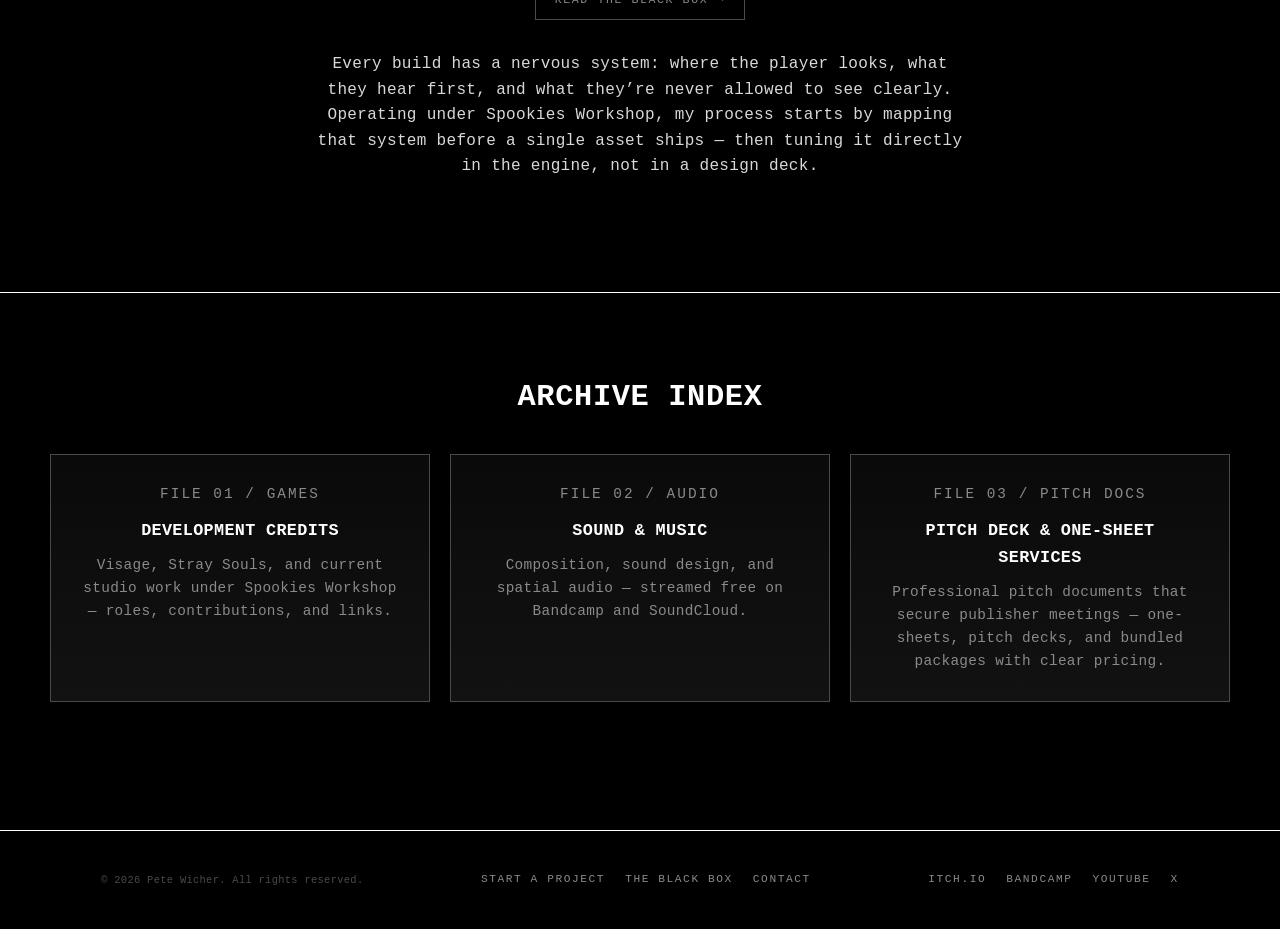
==== commit 4e9cea7d: "Update homepage with services dropdown and pitch deck card Ultraworked with [Sisyphus](https://githu" ====
--- a/index.html
+++ b/index.html
@@ -3,6 +3,7 @@
 <head>
 <meta charset="UTF-8">
 <meta name="viewport" content="width=device-width, initial-scale=1.0">
+<link rel="icon" type="image/png" href="assets/image/favicon.png">
 <title>Spookies Workshop — Pete Wicher · Game Director, Writer, Composer &amp; Sound Designer</title>
 <meta name="description" content="Spookies Workshop — Pete Wicher. Independent game director, writer, composer, and sound designer. Precision in narrative and sound.">
 <link rel="stylesheet" href="css/portfolio.css">
@@ -29,11 +30,21 @@
             <li><a href="work/audio.html">Audio</a></li>
             <li><a href="work/games.html">Games</a></li>
             <li><a href="work/video.html">Video</a></li>
+            <li><a href="work/prototypes.html">Prototypes</a></li>
             <li><a href="https://mister-spookies.itch.io/project-log" target="_blank" rel="noopener">Code</a></li>
           </ul>
         </li>
-        <li><a href="black-box/index.html">The Black Box</a></li>
-        <li><a href="offers/index.html">Offers &amp; Services</a></li>
+<li><a href="black-box/index.html">The Black Box</a></li>
+        <li class="nav-item">
+          <button class="dropdown-toggle" aria-expanded="false" aria-controls="services-dropdown">
+            Services <span class="caret">&#9660;</span>
+          </button>
+          <ul class="dropdown" id="services-dropdown">
+            <li><a href="services/pitch-deck.html">Pitch Deck & One-Sheet</a></li>
+            <li><a href="services/audio-music.html">Audio & Music Production</a></li>
+            <li><a href="services/trailer-editing.html">Trailer Editing & Sound Design</a></li>
+          </ul>
+        </li>
         <li><a href="contact/index.html">Contact</a></li>
         <li><a href="spookies-workshop/index.html">Spookies Workshop</a></li>
       </ul>
@@ -146,12 +157,12 @@
         <p>Composition, sound design, and spatial audio &mdash; streamed
         free on Bandcamp and SoundCloud.</p>
       </a>
-      <a class="card" href="offers/index.html">
-        <p class="card-index">FILE 03 / OFFERS</p>
-        <h3>Studio Services</h3>
-        <p>Consulting pillars and engagement tiers for studios &mdash;
-        audio, production, strategy, and edit.</p>
-      </a>
+<a class="card" href="services/pitch-deck.html">
+         <p class="card-index">FILE 03 / PITCH DOCS</p>
+         <h3>Pitch Deck & One-Sheet Services</h3>
+         <p>Professional pitch documents that secure publisher meetings &mdash;
+         one-sheets, pitch decks, and bundled packages with clear pricing.</p>
+       </a>
     </div>
   </section>
 
@@ -160,11 +171,11 @@
 <footer class="site-footer">
   <div class="wrap">
     <p class="footer-note">&copy; <span id="year"></span> Pete Wicher. All rights reserved.</p>
-    <nav class="footer-links">
-      <a href="offers/index.html">Start a Project</a>
-      <a href="black-box/index.html">The Black Box</a>
-      <a href="contact/index.html">Contact</a>
-    </nav>
+<nav class="footer-links">
+        <a href="contact/index.html">Start a Project</a>
+        <a href="black-box/index.html">The Black Box</a>
+        <a href="contact/index.html">Contact</a>
+      </nav>
     <nav class="footer-socials">
       <a href="https://mister-spookies.itch.io/" target="_blank" rel="noopener">itch.io</a>
       <a href="https://petewicher.bandcamp.com/" target="_blank" rel="noopener">Bandcamp</a>
--- a/css/portfolio.css
+++ b/css/portfolio.css
@@ -738,17 +738,21 @@
     left: 0;
     right: 0;
     bottom: 0;
-    background: var(--black);
+background: var(--black);
     flex-direction: column;
     align-items: flex-start;
     padding: 2rem var(--gutter);
-    transform: translateX(100%);
-    transition: transform 0.3s var(--ease);
+    opacity: 0;
+    visibility: hidden;
+    pointer-events: none;
+    transition: opacity 0.3s var(--ease), visibility 0.3s;
     overflow-y: auto;
   }
 
   .primary-nav.open {
-    transform: translateX(0);
+    opacity: 1;
+    visibility: visible;
+    pointer-events: auto;
   }
 
   .primary-nav > ul {
@@ -889,6 +893,68 @@
   display: block;
 }
 
+/* --- SFX play grid (audio page) ------------------------------------------ */
+.sfx-grid {
+  display: grid;
+  grid-template-columns: repeat(auto-fill, minmax(210px, 1fr));
+  gap: 1.25rem;
+  max-width: 900px;
+  margin: 0 auto;
+}
+
+.sfx-item {
+  display: flex;
+  flex-direction: column;
+  border: 1px solid var(--grey-dim);
+  background: linear-gradient(180deg, var(--card-top), var(--card-bottom));
+  padding: 1.25rem 1.4rem 1.4rem;
+  text-align: left;
+  transition: border-color 0.25s var(--ease);
+}
+
+.sfx-item:hover {
+  border-color: var(--white);
+}
+
+.sfx-item-head {
+  display: flex;
+  align-items: baseline;
+  justify-content: space-between;
+  gap: 0.75rem;
+  margin-bottom: 1rem;
+  flex-wrap: wrap;
+}
+
+.sfx-item h3 {
+  font-size: 0.88rem;
+  text-transform: uppercase;
+  letter-spacing: var(--track-tight);
+}
+
+.sfx-duration {
+  font-size: 0.65rem;
+  color: var(--grey);
+  letter-spacing: var(--track-mid);
+  white-space: nowrap;
+}
+
+.sfx-item .ph {
+  padding: 0.4rem 0 1rem;
+  font-size: 0.68rem;
+  letter-spacing: var(--track-mid);
+  text-transform: uppercase;
+}
+
+.sfx-play {
+  margin-top: auto;
+  align-self: flex-start;
+}
+
+.sfx-play.is-playing {
+  background: var(--white);
+  color: var(--black);
+}
+
 /* --------------------------------------------------------------------------
    11. BLUEPRINT / SYSTEMS GRID (work/games.html)
    -------------------------------------------------------------------------- */
@@ -1563,3 +1629,184 @@
   letter-spacing: var(--track-mid);
   text-transform: uppercase;
 }
+
+/* ------------------------------------------------------------------ */
+/*  PITCH DECK PAGE-IMAGE STRIPS + FULL-SCREEN VIEWER (services/pitch-deck.html)
+/* ------------------------------------------------------------------ */
+.deck-strip {
+  max-height: 400px;
+  overflow-y: auto;
+  display: flex;
+  flex-direction: column;
+  gap: 0.75rem;
+  background: var(--black);
+  border: 1px solid var(--grey-dim);
+  padding: 0.75rem;
+  scrollbar-color: var(--grey) var(--black);
+}
+
+.deck-strip img {
+  display: block;
+  width: 100%;
+  height: auto;
+  border: 1px solid var(--grey-dim);
+  cursor: zoom-in;
+  user-select: none;
+  -webkit-user-drag: none;
+}
+
+.deck-hint {
+  margin: 0.5rem 0 0;
+  font-size: 0.74rem;
+  color: var(--grey);
+  text-transform: uppercase;
+  letter-spacing: var(--track-mid);
+}
+
+.deck-lightbox {
+  position: fixed;
+  inset: 0;
+  z-index: 1300;
+  display: none;
+}
+
+.deck-lightbox.is-open {
+  display: block;
+}
+
+.deck-lightbox-backdrop {
+  position: absolute;
+  inset: 0;
+  background: rgba(0, 0, 0, 0.92);
+  backdrop-filter: blur(3px);
+}
+
+.deck-lightbox-panel {
+  position: relative;
+  height: 100%;
+  display: flex;
+  flex-direction: column;
+  padding: 1rem clamp(0.5rem, 2vw, 2.5rem);
+}
+
+.deck-lightbox-header {
+  display: flex;
+  align-items: center;
+  justify-content: space-between;
+  gap: 1rem;
+  padding-bottom: 0.75rem;
+  border-bottom: 1px solid var(--grey-dim);
+}
+
+.deck-lightbox-title {
+  font-size: 1rem;
+  text-transform: uppercase;
+  letter-spacing: var(--track-mid);
+  color: var(--white);
+}
+
+.deck-lightbox-close {
+  background: none;
+  border: 1px solid var(--grey-dim);
+  color: var(--white);
+  font-size: 1.4rem;
+  line-height: 1;
+  width: 2.25rem;
+  height: 2.25rem;
+  cursor: pointer;
+  flex-shrink: 0;
+}
+
+.deck-lightbox-close:hover,
+.deck-lightbox-close:focus-visible {
+  background: var(--grey-dim);
+}
+
+.deck-lightbox-body {
+  flex: 1;
+  overflow-y: auto;
+  display: flex;
+  flex-direction: column;
+  align-items: center;
+  gap: 1rem;
+  padding: 1rem 0;
+}
+
+.deck-lightbox-body img {
+  display: block;
+  width: 100%;
+  max-width: min(1400px, 100%);
+  height: auto;
+  border: 1px solid var(--grey-dim);
+  user-select: none;
+  -webkit-user-drag: none;
+}
+
+body.deck-lightbox-open {
+  overflow: hidden;
+}
+
+/* --------------------------------------------------------------------------
+   18. PROTOTYPE DOWNLOAD CARDS (work/prototypes.html)
+   -------------------------------------------------------------------------- */
+.proto-grid {
+  grid-template-columns: repeat(3, 1fr);
+}
+
+@media (max-width: 900px) {
+  .proto-grid {
+    grid-template-columns: repeat(2, 1fr);
+  }
+}
+
+@media (max-width: 720px) {
+  .proto-grid {
+    grid-template-columns: 1fr;
+  }
+}
+
+a.blueprint-media.proto-media {
+  flex-direction: column;
+  gap: 0.45rem;
+  padding: 1rem;
+  text-decoration: none;
+  color: var(--grey);
+}
+
+.proto-media img {
+  max-width: 100%;
+  max-height: 100%;
+  width: auto;
+  height: auto;
+  flex: 1 1 auto;
+  min-height: 0;
+  object-fit: contain;
+  transition: transform 0.25s var(--ease);
+}
+
+.proto-media:hover img {
+  transform: scale(1.04);
+}
+
+.proto-hint {
+  font-size: 0.6rem;
+  letter-spacing: var(--track-mid);
+  text-transform: uppercase;
+  color: var(--grey-dim);
+  transition: color 0.25s var(--ease);
+}
+
+.proto-media:hover .proto-hint {
+  color: var(--white);
+}
+
+.proto-warning {
+  margin-top: 1rem;
+  padding: 0.7rem 0.85rem;
+  border: 1px solid var(--grey-dim);
+  border-left: 3px solid var(--grey);
+  font-size: 0.78rem;
+  line-height: 1.5;
+  color: var(--grey);
+  margin-bottom: 0;
+}
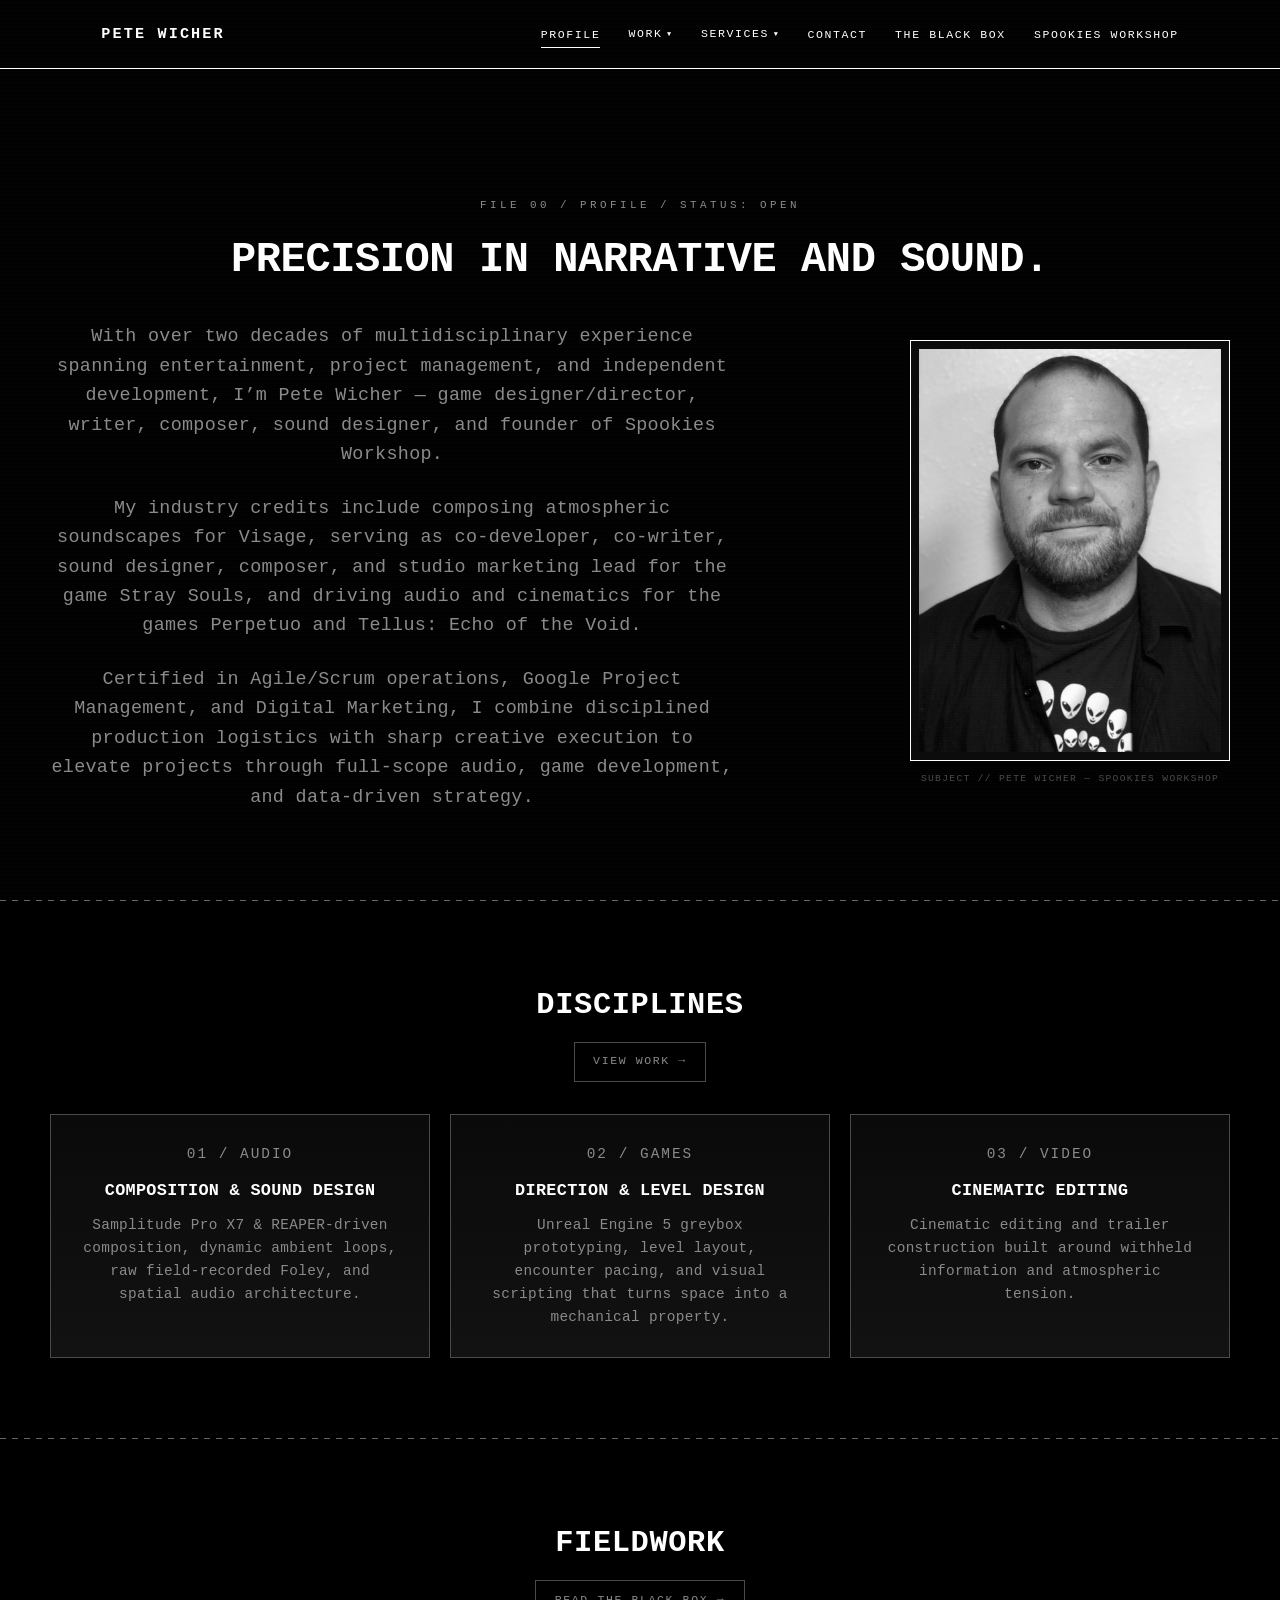
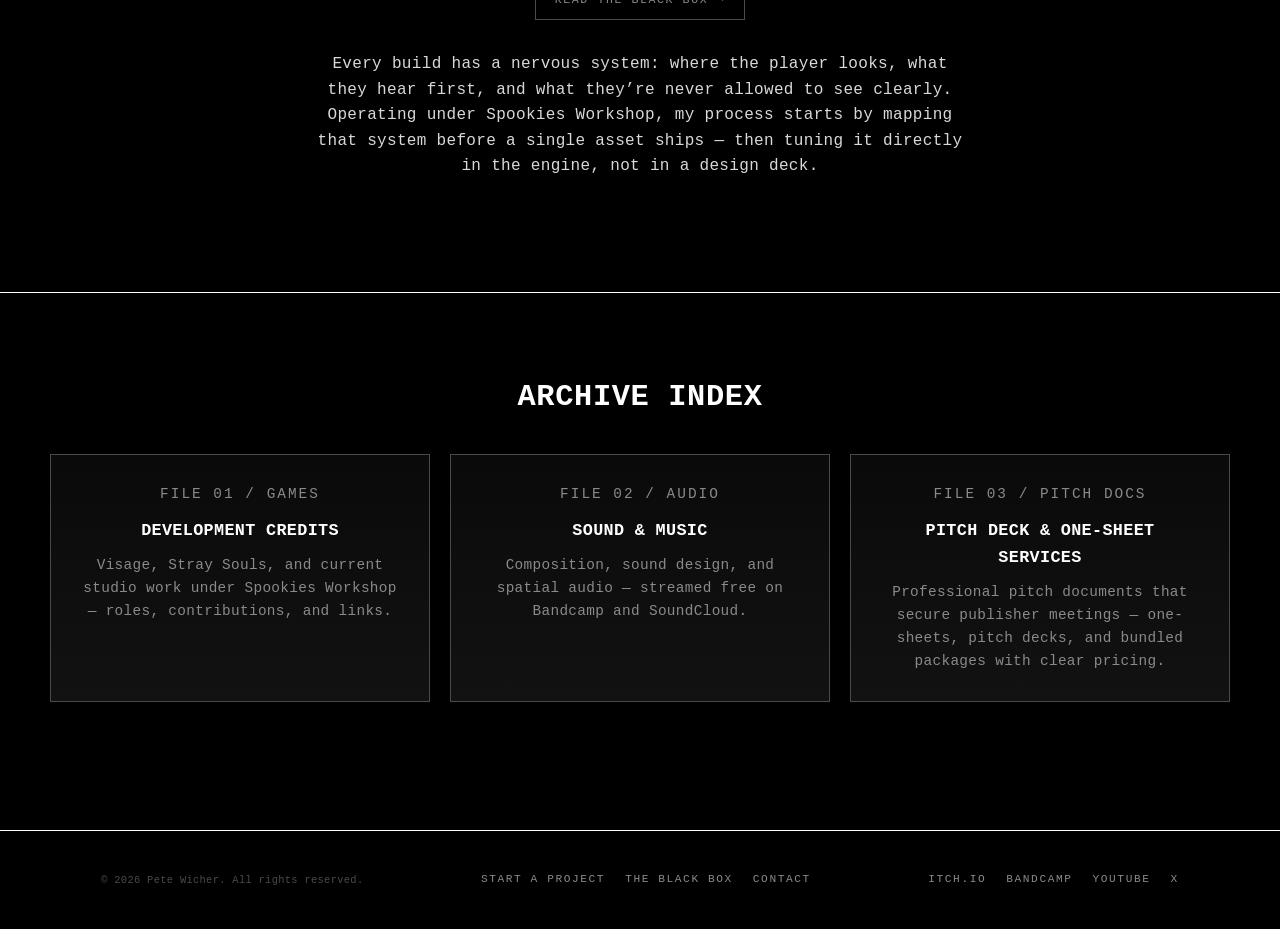
==== commit 6499219e: "Move The Black Box nav link between Contact and Spookies Workshop on all pages" ====
--- a/index.html
+++ b/index.html
@@ -34,8 +34,7 @@
             <li><a href="https://mister-spookies.itch.io/project-log" target="_blank" rel="noopener">Code</a></li>
           </ul>
         </li>
-<li><a href="black-box/index.html">The Black Box</a></li>
-        <li class="nav-item">
+<li class="nav-item">
           <button class="dropdown-toggle" aria-expanded="false" aria-controls="services-dropdown">
             Services <span class="caret">&#9660;</span>
           </button>
@@ -46,6 +45,7 @@
           </ul>
         </li>
         <li><a href="contact/index.html">Contact</a></li>
+        <li><a href="black-box/index.html">The Black Box</a></li>
         <li><a href="spookies-workshop/index.html">Spookies Workshop</a></li>
       </ul>
     </nav>
--- a/css/portfolio.css
+++ b/css/portfolio.css
@@ -1257,6 +1257,31 @@
   align-self: center;
 }
 
+.tier-price {
+  font-family: var(--font-mono);
+  font-size: 1.15rem;
+  letter-spacing: var(--track-mid);
+  color: var(--white);
+  margin-top: auto;
+  padding-top: 1.25rem;
+}
+
+.tier-note {
+  display: block;
+  margin-top: 0.4rem;
+  font-size: 0.8rem;
+  color: var(--grey);
+}
+
+.tier-turnaround {
+  display: block;
+  margin-top: 0.5rem;
+  font-size: 0.68rem;
+  letter-spacing: var(--track-mid);
+  text-transform: uppercase;
+  color: var(--grey);
+}
+
 /* --------------------------------------------------------------------------
    MODAL WINDOWS (offers page) — floating dossier cards
    -------------------------------------------------------------------------- */
